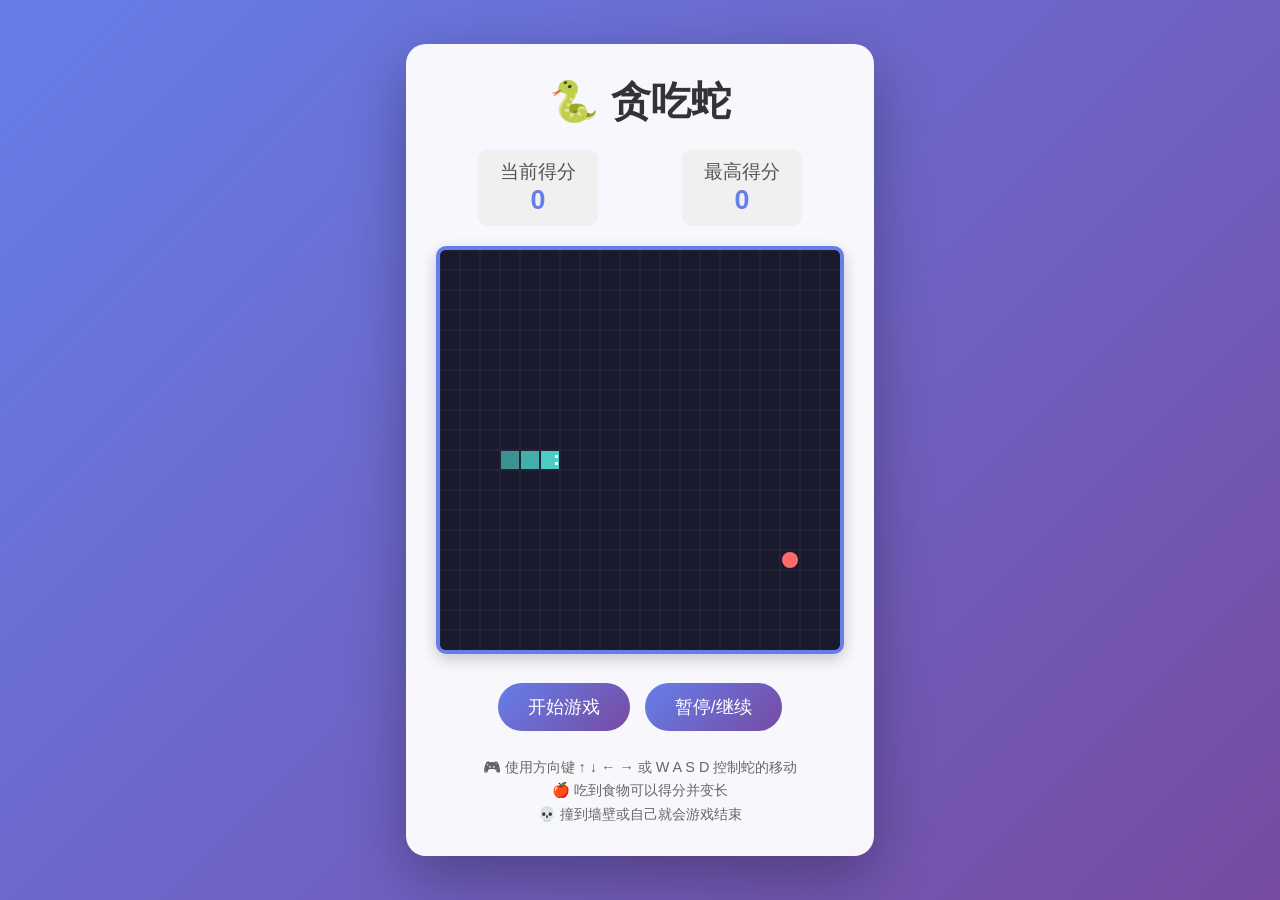
==== snake.html @ b4d13159 "**贪吃蛇游戏实现** • 新增 snake.html 文件实现完整的贪吃蛇游戏功能，包含游戏逻辑、渲染和用户交互 • 实现蛇的移动控制（支持方向键和WASD）、食物生成、碰撞检测和得分系统 • 添加" ====
<!DOCTYPE html>
<html lang="zh-CN">
<head>
    <meta charset="UTF-8">
    <meta name="viewport" content="width=device-width, initial-scale=1.0">
    <title>贪吃蛇游戏</title>
    <style>
        * {
            margin: 0;
            padding: 0;
            box-sizing: border-box;
        }

        body {
            display: flex;
            justify-content: center;
            align-items: center;
            min-height: 100vh;
            background: linear-gradient(135deg, #667eea 0%, #764ba2 100%);
            font-family: 'Arial', sans-serif;
        }

        .game-container {
            text-align: center;
            background: rgba(255, 255, 255, 0.95);
            padding: 30px;
            border-radius: 20px;
            box-shadow: 0 20px 60px rgba(0, 0, 0, 0.3);
        }

        h1 {
            color: #333;
            margin-bottom: 20px;
            font-size: 2.5em;
        }

        .score-board {
            display: flex;
            justify-content: space-around;
            margin-bottom: 20px;
            font-size: 1.2em;
            color: #555;
        }

        .score-item {
            background: #f0f0f0;
            padding: 10px 20px;
            border-radius: 10px;
            min-width: 120px;
        }

        .score-value {
            font-weight: bold;
            color: #667eea;
            font-size: 1.4em;
        }

        canvas {
            border: 4px solid #667eea;
            border-radius: 10px;
            background-color: #1a1a2e;
            box-shadow: 0 5px 15px rgba(0, 0, 0, 0.2);
        }

        .controls {
            margin-top: 20px;
        }

        button {
            background: linear-gradient(135deg, #667eea 0%, #764ba2 100%);
            color: white;
            border: none;
            padding: 12px 30px;
            font-size: 1.1em;
            border-radius: 25px;
            cursor: pointer;
            transition: transform 0.2s, box-shadow 0.2s;
            margin: 5px;
        }

        button:hover {
            transform: translateY(-2px);
            box-shadow: 0 5px 15px rgba(102, 126, 234, 0.4);
        }

        button:active {
            transform: translateY(0);
        }

        .instructions {
            margin-top: 20px;
            color: #666;
            font-size: 0.9em;
            line-height: 1.6;
        }

        .game-over {
            position: absolute;
            top: 50%;
            left: 50%;
            transform: translate(-50%, -50%);
            background: rgba(0, 0, 0, 0.9);
            color: white;
            padding: 40px;
            border-radius: 15px;
            text-align: center;
            display: none;
            z-index: 100;
        }

        .game-over h2 {
            font-size: 2em;
            margin-bottom: 20px;
            color: #ff6b6b;
        }

        .game-over p {
            font-size: 1.3em;
            margin-bottom: 30px;
        }
    </style>
</head>
<body>
    <div class="game-container">
        <h1>🐍 贪吃蛇</h1>
        
        <div class="score-board">
            <div class="score-item">
                <div>当前得分</div>
                <div class="score-value" id="currentScore">0</div>
            </div>
            <div class="score-item">
                <div>最高得分</div>
                <div class="score-value" id="highScore">0</div>
            </div>
        </div>

        <canvas id="gameCanvas" width="400" height="400"></canvas>

        <div class="controls">
            <button onclick="startGame()">开始游戏</button>
            <button onclick="pauseGame()">暂停/继续</button>
        </div>

        <div class="instructions">
            <p>🎮 使用方向键 ↑ ↓ ← → 或 W A S D 控制蛇的移动</p>
            <p>🍎 吃到食物可以得分并变长</p>
            <p>💀 撞到墙壁或自己就会游戏结束</p>
        </div>
    </div>

    <div class="game-over" id="gameOver">
        <h2>游戏结束!</h2>
        <p>你的得分: <span id="finalScore">0</span></p>
        <button onclick="startGame()">再玩一次</button>
    </div>

    <script>
        const canvas = document.getElementById('gameCanvas');
        const ctx = canvas.getContext('2d');
        const gridSize = 20;
        const tileCount = canvas.width / gridSize;

        let snake = [];
        let food = {};
        let direction = { x: 1, y: 0 };
        let nextDirection = { x: 1, y: 0 };
        let score = 0;
        let highScore = localStorage.getItem('snakeHighScore') || 0;
        let gameLoop;
        let isPaused = false;
        let gameSpeed = 100;

        document.getElementById('highScore').textContent = highScore;

        function initGame() {
            snake = [
                { x: 5, y: 10 },
                { x: 4, y: 10 },
                { x: 3, y: 10 }
            ];
            direction = { x: 1, y: 0 };
            nextDirection = { x: 1, y: 0 };
            score = 0;
            isPaused = false;
            document.getElementById('currentScore').textContent = score;
            spawnFood();
        }

        function spawnFood() {
            do {
                food = {
                    x: Math.floor(Math.random() * tileCount),
                    y: Math.floor(Math.random() * tileCount)
                };
            } while (snake.some(segment => segment.x === food.x && segment.y === food.y));
        }

        function drawGame() {
            // 清空画布
            ctx.fillStyle = '#1a1a2e';
            ctx.fillRect(0, 0, canvas.width, canvas.height);

            // 绘制网格
            ctx.strokeStyle = '#2a2a3e';
            for (let i = 0; i < tileCount; i++) {
                ctx.beginPath();
                ctx.moveTo(i * gridSize, 0);
                ctx.lineTo(i * gridSize, canvas.height);
                ctx.stroke();
                ctx.beginPath();
                ctx.moveTo(0, i * gridSize);
                ctx.lineTo(canvas.width, i * gridSize);
                ctx.stroke();
            }

            // 绘制食物
            ctx.fillStyle = '#ff6b6b';
            ctx.beginPath();
            ctx.arc(
                food.x * gridSize + gridSize / 2,
                food.y * gridSize + gridSize / 2,
                gridSize / 2 - 2,
                0,
                Math.PI * 2
            );
            ctx.fill();

            // 绘制蛇
            snake.forEach((segment, index) => {
                if (index === 0) {
                    // 蛇头
                    ctx.fillStyle = '#4ecdc4';
                } else {
                    // 蛇身渐变
                    const gradient = 1 - (index / snake.length) * 0.5;
                    ctx.fillStyle = `rgba(78, 205, 196, ${gradient})`;
                }
                
                ctx.fillRect(
                    segment.x * gridSize + 1,
                    segment.y * gridSize + 1,
                    gridSize - 2,
                    gridSize - 2
                );

                // 绘制蛇眼睛
                if (index === 0) {
                    ctx.fillStyle = 'white';
                    const eyeSize = 3;
                    const eyeOffset = 5;
                    
                    if (direction.x === 1) {
                        ctx.fillRect(segment.x * gridSize + gridSize - eyeOffset, segment.y * gridSize + 5, eyeSize, eyeSize);
                        ctx.fillRect(segment.x * gridSize + gridSize - eyeOffset, segment.y * gridSize + gridSize - 8, eyeSize, eyeSize);
                    } else if (direction.x === -1) {
                        ctx.fillRect(segment.x * gridSize + eyeOffset - 2, segment.y * gridSize + 5, eyeSize, eyeSize);
                        ctx.fillRect(segment.x * gridSize + eyeOffset - 2, segment.y * gridSize + gridSize - 8, eyeSize, eyeSize);
                    } else if (direction.y === -1) {
                        ctx.fillRect(segment.x * gridSize + 5, segment.y * gridSize + eyeOffset - 2, eyeSize, eyeSize);
                        ctx.fillRect(segment.x * gridSize + gridSize - 8, segment.y * gridSize + eyeOffset - 2, eyeSize, eyeSize);
                    } else {
                        ctx.fillRect(segment.x * gridSize + 5, segment.y * gridSize + gridSize - eyeOffset, eyeSize, eyeSize);
                        ctx.fillRect(segment.x * gridSize + gridSize - 8, segment.y * gridSize + gridSize - eyeOffset, eyeSize, eyeSize);
                    }
                }
            });
        }

        function updateGame() {
            if (isPaused) return;

            direction = { ...nextDirection };

            const newHead = {
                x: snake[0].x + direction.x,
                y: snake[0].y + direction.y
            };

            // 检查碰撞
            if (newHead.x < 0 || newHead.x >= tileCount || 
                newHead.y < 0 || newHead.y >= tileCount ||
                snake.some(segment => segment.x === newHead.x && segment.y === newHead.y)) {
                gameOver();
                return;
            }

            snake.unshift(newHead);

            // 检查是否吃到食物
            if (newHead.x === food.x && newHead.y === food.y) {
                score += 10;
                document.getElementById('currentScore').textContent = score;
                spawnFood();
                
                // 加速
                if (gameSpeed > 50) {
                    clearInterval(gameLoop);
                    gameSpeed -= 2;
                    gameLoop = setInterval(updateGame, gameSpeed);
                }
            } else {
                snake.pop();
            }

            drawGame();
        }

        function gameOver() {
            clearInterval(gameLoop);
            
            if (score > highScore) {
                highScore = score;
                localStorage.setItem('snakeHighScore', highScore);
                document.getElementById('highScore').textContent = highScore;
            }

            document.getElementById('finalScore').textContent = score;
            document.getElementById('gameOver').style.display = 'block';
        }

        function startGame() {
            clearInterval(gameLoop);
            document.getElementById('gameOver').style.display = 'none';
            initGame();
            drawGame();
            gameSpeed = 100;
            gameLoop = setInterval(updateGame, gameSpeed);
        }

        function pauseGame() {
            if (!gameLoop) return;
            isPaused = !isPaused;
        }

        // 键盘控制
        document.addEventListener('keydown', (e) => {
            switch(e.key) {
                case 'ArrowUp':
                case 'w':
                case 'W':
                    if (direction.y !== 1) {
                        nextDirection = { x: 0, y: -1 };
                    }
                    break;
                case 'ArrowDown':
                case 's':
                case 'S':
                    if (direction.y !== -1) {
                        nextDirection = { x: 0, y: 1 };
                    }
                    break;
                case 'ArrowLeft':
                case 'a':
                case 'A':
                    if (direction.x !== 1) {
                        nextDirection = { x: -1, y: 0 };
                    }
                    break;
                case 'ArrowRight':
                case 'd':
                case 'D':
                    if (direction.x !== -1) {
                        nextDirection = { x: 1, y: 0 };
                    }
                    break;
            }
        });

        // 初始绘制
        initGame();
        drawGame();
    </script>
</body>
</html>
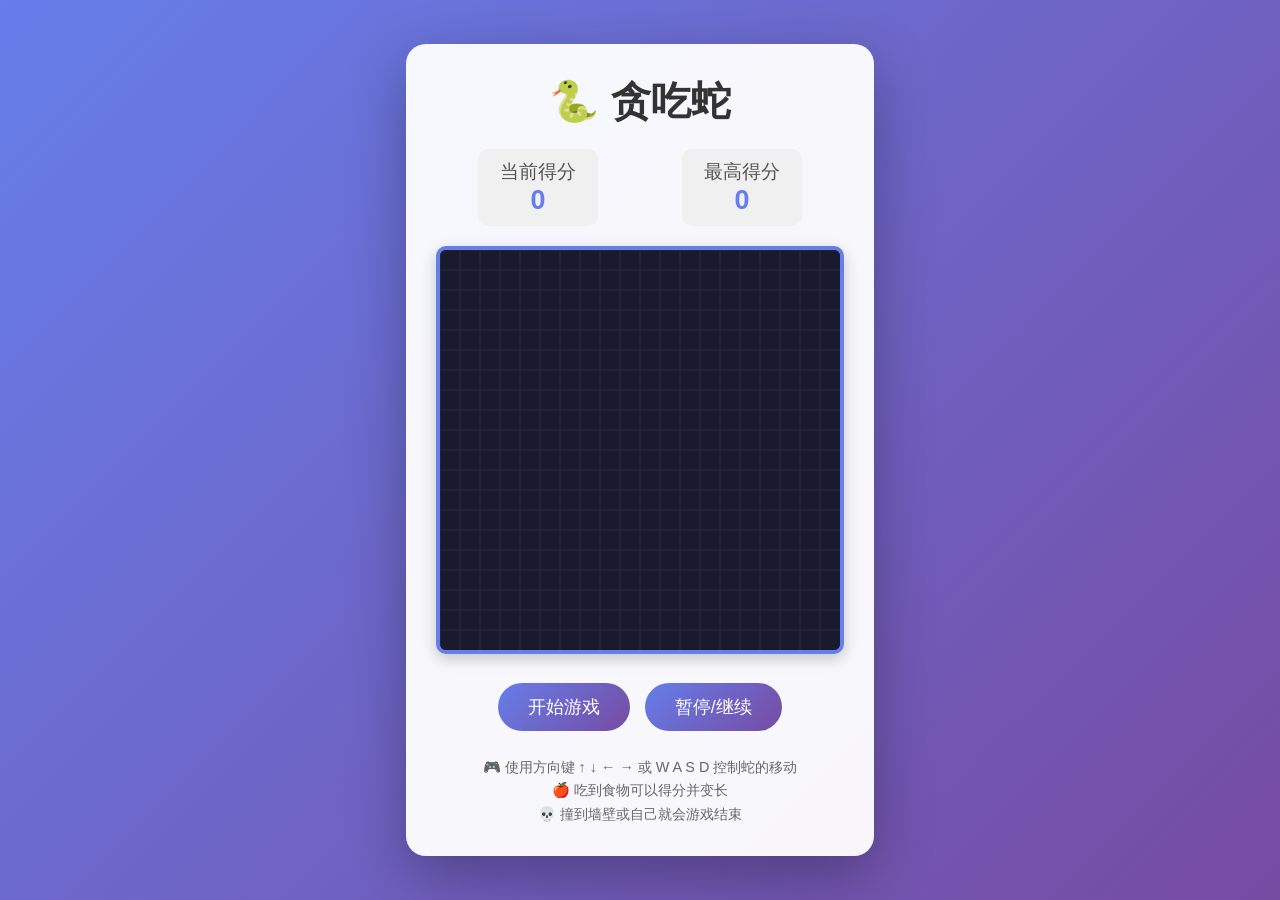
==== commit ae15ec51: "Title: 重构贪吃蛇游戏代码库 Key features implemented: - 新增 README.md 提供详细的项目说明、功能特点、操作指南和代码架构文档 - 新增 css/snake" ====
--- a/snake.html
+++ b/snake.html
@@ -4,121 +4,7 @@
     <meta charset="UTF-8">
     <meta name="viewport" content="width=device-width, initial-scale=1.0">
     <title>贪吃蛇游戏</title>
-    <style>
-        * {
-            margin: 0;
-            padding: 0;
-            box-sizing: border-box;
-        }
-
-        body {
-            display: flex;
-            justify-content: center;
-            align-items: center;
-            min-height: 100vh;
-            background: linear-gradient(135deg, #667eea 0%, #764ba2 100%);
-            font-family: 'Arial', sans-serif;
-        }
-
-        .game-container {
-            text-align: center;
-            background: rgba(255, 255, 255, 0.95);
-            padding: 30px;
-            border-radius: 20px;
-            box-shadow: 0 20px 60px rgba(0, 0, 0, 0.3);
-        }
-
-        h1 {
-            color: #333;
-            margin-bottom: 20px;
-            font-size: 2.5em;
-        }
-
-        .score-board {
-            display: flex;
-            justify-content: space-around;
-            margin-bottom: 20px;
-            font-size: 1.2em;
-            color: #555;
-        }
-
-        .score-item {
-            background: #f0f0f0;
-            padding: 10px 20px;
-            border-radius: 10px;
-            min-width: 120px;
-        }
-
-        .score-value {
-            font-weight: bold;
-            color: #667eea;
-            font-size: 1.4em;
-        }
-
-        canvas {
-            border: 4px solid #667eea;
-            border-radius: 10px;
-            background-color: #1a1a2e;
-            box-shadow: 0 5px 15px rgba(0, 0, 0, 0.2);
-        }
-
-        .controls {
-            margin-top: 20px;
-        }
-
-        button {
-            background: linear-gradient(135deg, #667eea 0%, #764ba2 100%);
-            color: white;
-            border: none;
-            padding: 12px 30px;
-            font-size: 1.1em;
-            border-radius: 25px;
-            cursor: pointer;
-            transition: transform 0.2s, box-shadow 0.2s;
-            margin: 5px;
-        }
-
-        button:hover {
-            transform: translateY(-2px);
-            box-shadow: 0 5px 15px rgba(102, 126, 234, 0.4);
-        }
-
-        button:active {
-            transform: translateY(0);
-        }
-
-        .instructions {
-            margin-top: 20px;
-            color: #666;
-            font-size: 0.9em;
-            line-height: 1.6;
-        }
-
-        .game-over {
-            position: absolute;
-            top: 50%;
-            left: 50%;
-            transform: translate(-50%, -50%);
-            background: rgba(0, 0, 0, 0.9);
-            color: white;
-            padding: 40px;
-            border-radius: 15px;
-            text-align: center;
-            display: none;
-            z-index: 100;
-        }
-
-        .game-over h2 {
-            font-size: 2em;
-            margin-bottom: 20px;
-            color: #ff6b6b;
-        }
-
-        .game-over p {
-            font-size: 1.3em;
-            margin-bottom: 30px;
-        }
-    </style>
+    <link rel="stylesheet" href="css/snake.css">
 </head>
 <body>
     <div class="game-container">
@@ -151,225 +37,10 @@
 
     <div class="game-over" id="gameOver">
         <h2>游戏结束!</h2>
-        <p>你的得分: <span id="finalScore">0</span></p>
+        <p>你的得分：<span id="finalScore">0</span></p>
         <button onclick="startGame()">再玩一次</button>
     </div>
 
-    <script>
-        const canvas = document.getElementById('gameCanvas');
-        const ctx = canvas.getContext('2d');
-        const gridSize = 20;
-        const tileCount = canvas.width / gridSize;
-
-        let snake = [];
-        let food = {};
-        let direction = { x: 1, y: 0 };
-        let nextDirection = { x: 1, y: 0 };
-        let score = 0;
-        let highScore = localStorage.getItem('snakeHighScore') || 0;
-        let gameLoop;
-        let isPaused = false;
-        let gameSpeed = 100;
-
-        document.getElementById('highScore').textContent = highScore;
-
-        function initGame() {
-            snake = [
-                { x: 5, y: 10 },
-                { x: 4, y: 10 },
-                { x: 3, y: 10 }
-            ];
-            direction = { x: 1, y: 0 };
-            nextDirection = { x: 1, y: 0 };
-            score = 0;
-            isPaused = false;
-            document.getElementById('currentScore').textContent = score;
-            spawnFood();
-        }
-
-        function spawnFood() {
-            do {
-                food = {
-                    x: Math.floor(Math.random() * tileCount),
-                    y: Math.floor(Math.random() * tileCount)
-                };
-            } while (snake.some(segment => segment.x === food.x && segment.y === food.y));
-        }
-
-        function drawGame() {
-            // 清空画布
-            ctx.fillStyle = '#1a1a2e';
-            ctx.fillRect(0, 0, canvas.width, canvas.height);
-
-            // 绘制网格
-            ctx.strokeStyle = '#2a2a3e';
-            for (let i = 0; i < tileCount; i++) {
-                ctx.beginPath();
-                ctx.moveTo(i * gridSize, 0);
-                ctx.lineTo(i * gridSize, canvas.height);
-                ctx.stroke();
-                ctx.beginPath();
-                ctx.moveTo(0, i * gridSize);
-                ctx.lineTo(canvas.width, i * gridSize);
-                ctx.stroke();
-            }
-
-            // 绘制食物
-            ctx.fillStyle = '#ff6b6b';
-            ctx.beginPath();
-            ctx.arc(
-                food.x * gridSize + gridSize / 2,
-                food.y * gridSize + gridSize / 2,
-                gridSize / 2 - 2,
-                0,
-                Math.PI * 2
-            );
-            ctx.fill();
-
-            // 绘制蛇
-            snake.forEach((segment, index) => {
-                if (index === 0) {
-                    // 蛇头
-                    ctx.fillStyle = '#4ecdc4';
-                } else {
-                    // 蛇身渐变
-                    const gradient = 1 - (index / snake.length) * 0.5;
-                    ctx.fillStyle = `rgba(78, 205, 196, ${gradient})`;
-                }
-                
-                ctx.fillRect(
-                    segment.x * gridSize + 1,
-                    segment.y * gridSize + 1,
-                    gridSize - 2,
-                    gridSize - 2
-                );
-
-                // 绘制蛇眼睛
-                if (index === 0) {
-                    ctx.fillStyle = 'white';
-                    const eyeSize = 3;
-                    const eyeOffset = 5;
-                    
-                    if (direction.x === 1) {
-                        ctx.fillRect(segment.x * gridSize + gridSize - eyeOffset, segment.y * gridSize + 5, eyeSize, eyeSize);
-                        ctx.fillRect(segment.x * gridSize + gridSize - eyeOffset, segment.y * gridSize + gridSize - 8, eyeSize, eyeSize);
-                    } else if (direction.x === -1) {
-                        ctx.fillRect(segment.x * gridSize + eyeOffset - 2, segment.y * gridSize + 5, eyeSize, eyeSize);
-                        ctx.fillRect(segment.x * gridSize + eyeOffset - 2, segment.y * gridSize + gridSize - 8, eyeSize, eyeSize);
-                    } else if (direction.y === -1) {
-                        ctx.fillRect(segment.x * gridSize + 5, segment.y * gridSize + eyeOffset - 2, eyeSize, eyeSize);
-                        ctx.fillRect(segment.x * gridSize + gridSize - 8, segment.y * gridSize + eyeOffset - 2, eyeSize, eyeSize);
-                    } else {
-                        ctx.fillRect(segment.x * gridSize + 5, segment.y * gridSize + gridSize - eyeOffset, eyeSize, eyeSize);
-                        ctx.fillRect(segment.x * gridSize + gridSize - 8, segment.y * gridSize + gridSize - eyeOffset, eyeSize, eyeSize);
-                    }
-                }
-            });
-        }
-
-        function updateGame() {
-            if (isPaused) return;
-
-            direction = { ...nextDirection };
-
-            const newHead = {
-                x: snake[0].x + direction.x,
-                y: snake[0].y + direction.y
-            };
-
-            // 检查碰撞
-            if (newHead.x < 0 || newHead.x >= tileCount || 
-                newHead.y < 0 || newHead.y >= tileCount ||
-                snake.some(segment => segment.x === newHead.x && segment.y === newHead.y)) {
-                gameOver();
-                return;
-            }
-
-            snake.unshift(newHead);
-
-            // 检查是否吃到食物
-            if (newHead.x === food.x && newHead.y === food.y) {
-                score += 10;
-                document.getElementById('currentScore').textContent = score;
-                spawnFood();
-                
-                // 加速
-                if (gameSpeed > 50) {
-                    clearInterval(gameLoop);
-                    gameSpeed -= 2;
-                    gameLoop = setInterval(updateGame, gameSpeed);
-                }
-            } else {
-                snake.pop();
-            }
-
-            drawGame();
-        }
-
-        function gameOver() {
-            clearInterval(gameLoop);
-            
-            if (score > highScore) {
-                highScore = score;
-                localStorage.setItem('snakeHighScore', highScore);
-                document.getElementById('highScore').textContent = highScore;
-            }
-
-            document.getElementById('finalScore').textContent = score;
-            document.getElementById('gameOver').style.display = 'block';
-        }
-
-        function startGame() {
-            clearInterval(gameLoop);
-            document.getElementById('gameOver').style.display = 'none';
-            initGame();
-            drawGame();
-            gameSpeed = 100;
-            gameLoop = setInterval(updateGame, gameSpeed);
-        }
-
-        function pauseGame() {
-            if (!gameLoop) return;
-            isPaused = !isPaused;
-        }
-
-        // 键盘控制
-        document.addEventListener('keydown', (e) => {
-            switch(e.key) {
-                case 'ArrowUp':
-                case 'w':
-                case 'W':
-                    if (direction.y !== 1) {
-                        nextDirection = { x: 0, y: -1 };
-                    }
-                    break;
-                case 'ArrowDown':
-                case 's':
-                case 'S':
-                    if (direction.y !== -1) {
-                        nextDirection = { x: 0, y: 1 };
-                    }
-                    break;
-                case 'ArrowLeft':
-                case 'a':
-                case 'A':
-                    if (direction.x !== 1) {
-                        nextDirection = { x: -1, y: 0 };
-                    }
-                    break;
-                case 'ArrowRight':
-                case 'd':
-                case 'D':
-                    if (direction.x !== -1) {
-                        nextDirection = { x: 1, y: 0 };
-                    }
-                    break;
-            }
-        });
-
-        // 初始绘制
-        initGame();
-        drawGame();
-    </script>
+    <script src="js/snake.js"></script>
 </body>
-</html>+</html>
--- a/css/snake.css
+++ b/css/snake.css
@@ -0,0 +1,121 @@
+/* 全局样式重置 */
+* {
+    margin: 0;
+    padding: 0;
+    box-sizing: border-box;
+}
+
+body {
+    display: flex;
+    justify-content: center;
+    align-items: center;
+    min-height: 100vh;
+    background: linear-gradient(135deg, #667eea 0%, #764ba2 100%);
+    font-family: 'Arial', sans-serif;
+}
+
+/* 游戏容器 */
+.game-container {
+    text-align: center;
+    background: rgba(255, 255, 255, 0.95);
+    padding: 30px;
+    border-radius: 20px;
+    box-shadow: 0 20px 60px rgba(0, 0, 0, 0.3);
+}
+
+/* 标题样式 */
+h1 {
+    color: #333;
+    margin-bottom: 20px;
+    font-size: 2.5em;
+}
+
+/* 计分板 */
+.score-board {
+    display: flex;
+    justify-content: space-around;
+    margin-bottom: 20px;
+    font-size: 1.2em;
+    color: #555;
+}
+
+.score-item {
+    background: #f0f0f0;
+    padding: 10px 20px;
+    border-radius: 10px;
+    min-width: 120px;
+}
+
+.score-value {
+    font-weight: bold;
+    color: #667eea;
+    font-size: 1.4em;
+}
+
+/* 画布样式 */
+canvas {
+    border: 4px solid #667eea;
+    border-radius: 10px;
+    background-color: #1a1a2e;
+    box-shadow: 0 5px 15px rgba(0, 0, 0, 0.2);
+}
+
+/* 控制按钮 */
+.controls {
+    margin-top: 20px;
+}
+
+button {
+    background: linear-gradient(135deg, #667eea 0%, #764ba2 100%);
+    color: white;
+    border: none;
+    padding: 12px 30px;
+    font-size: 1.1em;
+    border-radius: 25px;
+    cursor: pointer;
+    transition: transform 0.2s, box-shadow 0.2s;
+    margin: 5px;
+}
+
+button:hover {
+    transform: translateY(-2px);
+    box-shadow: 0 5px 15px rgba(102, 126, 234, 0.4);
+}
+
+button:active {
+    transform: translateY(0);
+}
+
+/* 游戏说明 */
+.instructions {
+    margin-top: 20px;
+    color: #666;
+    font-size: 0.9em;
+    line-height: 1.6;
+}
+
+/* 游戏结束弹窗 */
+.game-over {
+    position: absolute;
+    top: 50%;
+    left: 50%;
+    transform: translate(-50%, -50%);
+    background: rgba(0, 0, 0, 0.9);
+    color: white;
+    padding: 40px;
+    border-radius: 15px;
+    text-align: center;
+    display: none;
+    z-index: 100;
+}
+
+.game-over h2 {
+    font-size: 2em;
+    margin-bottom: 20px;
+    color: #ff6b6b;
+}
+
+.game-over p {
+    font-size: 1.3em;
+    margin-bottom: 30px;
+}
